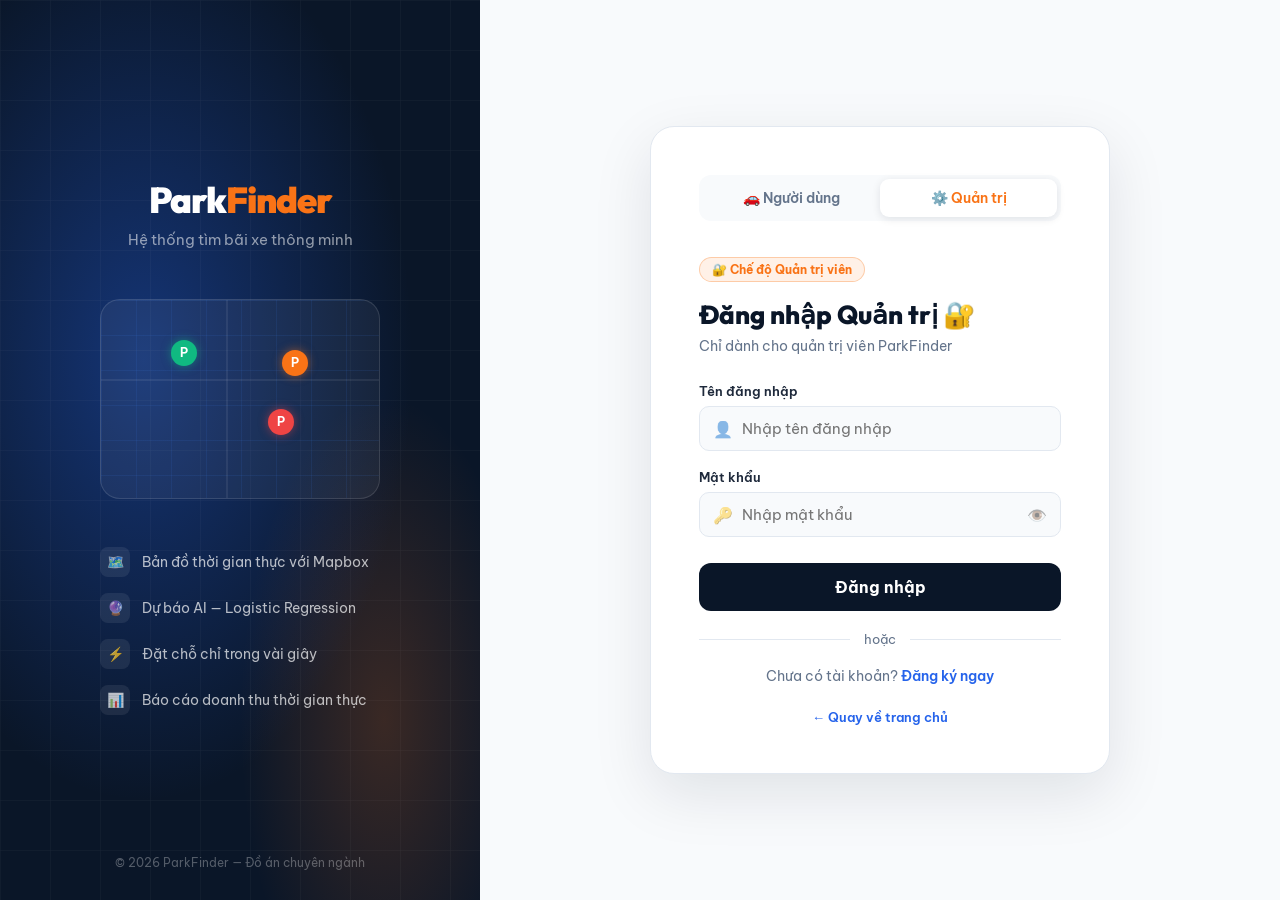
==== ĐACN/index.html @ c2def0ab "Initial commit for the entire project" ====
<!DOCTYPE html>
<html lang="vi">
<head>
    <meta charset="utf-8">
    <title>ParkFinder Admin – Quản lý bãi xe</title>
    <meta name="viewport" content="initial-scale=1,maximum-scale=1,user-scalable=no">
    <link href="https://fonts.googleapis.com/css2?family=Outfit:wght@600;700;800&family=Be+Vietnam+Pro:wght@400;500;600&display=swap" rel="stylesheet">
    <link href="https://api.mapbox.com/mapbox-gl-js/v2.15.0/mapbox-gl.css" rel="stylesheet">
    <script src="https://api.mapbox.com/mapbox-gl-js/v2.15.0/mapbox-gl.js"></script>
    <script src="https://api.mapbox.com/mapbox-gl-js/plugins/mapbox-gl-geocoder/v5.0.0/mapbox-gl-geocoder.min.js"></script>
    <link rel="stylesheet" href="https://api.mapbox.com/mapbox-gl-js/plugins/mapbox-gl-geocoder/v5.0.0/mapbox-gl-geocoder.css">
    <link rel="stylesheet" href="style.css">
</head>
<body>

<div id="sidebar">
    <!-- Header -->
    <div class="sidebar-header">
        <div class="brand">Park<span>Finder</span></div>
        <div class="admin-tag">Admin</div>
    </div>

    <!-- Stats mini -->
    <div class="mini-stats">
        <div class="mini-stat">
            <div class="ms-val" id="statTotal">—</div>
            <div class="ms-lbl">Tổng bãi</div>
        </div>
        <div class="mini-stat available">
            <div class="ms-val" id="statAvail">—</div>
            <div class="ms-lbl">Còn chỗ</div>
        </div>
        <div class="mini-stat full">
            <div class="ms-val" id="statFull">—</div>
            <div class="ms-lbl">Đầy chỗ</div>
        </div>
    </div>

    <div class="section-divider">➕ Thêm bãi xe mới</div>

    <div class="input-group">
        <label for="parkName">Tên bãi giữ xe</label>
        <div class="input-wrap">
            <span class="i-icon">🅿️</span>
            <input type="text" id="parkName" placeholder="VD: Bãi xe Quận 10">
        </div>
    </div>

    <div class="input-group">
        <label for="coordsDisplay">Tọa độ (click bản đồ để chọn)</label>
        <div class="input-wrap">
            <span class="i-icon">📍</span>
            <input type="text" id="coordsDisplay" readonly placeholder="Chưa chọn vị trí">
        </div>
    </div>

    <div class="input-group">
        <label for="parkStatus">Trạng thái mặc định</label>
        <select id="parkStatus">
            <option value="available">✅ Còn chỗ</option>
            <option value="full">❌ Đầy chỗ</option>
        </select>
    </div>

    <button id="btnSave" onclick="saveParking()">💾 Lưu bãi xe mới</button>

    <div class="action-btns">
        <button class="btn-dashboard" onclick="window.location.href='dashboard.html'">📊 Thống kê doanh thu</button>
        <button class="btn-logout" onclick="logout()">🚪 Đăng xuất</button>
    </div>

    <div class="section-divider" style="margin-top:16px">📋 Danh sách đặt chỗ <span id="bookingCount" class="badge">0</span></div>
    <div class="booking-table-wrap">
        <table id="bookingTable">
            <thead>
                <tr><th>Khách hàng</th><th>Bãi xe</th><th>Hành động</th></tr>
            </thead>
            <tbody id="bookingTableBody">
                <tr><td colspan="3" style="color:#94a3b8;text-align:center;padding:20px">Đang tải...</td></tr>
            </tbody>
        </table>
    </div>
</div>

<div id="map"></div>

<script src="script.js"></script>
</body>
</html>
---- ĐACN/style.css ----
/* ===================================================
   ParkFinder Admin Stylesheet – Enhanced v2
=================================================== */
@import url('https://fonts.googleapis.com/css2?family=Outfit:wght@600;700;800&family=Be+Vietnam+Pro:wght@400;500;600&display=swap');

:root {
    --navy:   #0A1628;
    --blue:   #2563EB;
    --orange: #F97316;
    --green:  #10B981;
    --red:    #EF4444;
    --light:  #F8FAFC;
    --text:   #1E293B;
    --muted:  #64748B;
    --border: #E2E8F0;
}

* { box-sizing: border-box; margin: 0; padding: 0; }
body {
    display: flex;
    font-family: 'Be Vietnam Pro', 'Segoe UI', sans-serif;
    height: 100vh; overflow: hidden;
    background: #f0f2f5;
}

/* ─── SIDEBAR ─── */
#sidebar {
    width: 320px; height: 100vh;
    background: white;
    display: flex; flex-direction: column;
    border-right: 1px solid var(--border);
    overflow-y: auto; overflow-x: hidden;
    box-shadow: 2px 0 20px rgba(10,22,40,0.08);
    z-index: 10; flex-shrink: 0;
    animation: slideIn .4s ease;
}
@keyframes slideIn { from { transform: translateX(-20px); opacity: 0; } to { transform: translateX(0); opacity: 1; } }

.sidebar-header {
    display: flex; align-items: center; justify-content: space-between;
    padding: 20px 20px 16px;
    background: var(--navy);
    border-bottom: 1px solid rgba(255,255,255,0.1);
}
.brand {
    font-family: 'Outfit', sans-serif;
    font-size: 22px; font-weight: 800; color: white; letter-spacing: -0.5px;
}
.brand span { color: var(--orange); }
.admin-tag {
    background: rgba(249,115,22,0.2);
    border: 1px solid rgba(249,115,22,0.4);
    color: var(--orange); font-size: 11px; font-weight: 700;
    padding: 3px 10px; border-radius: 50px; letter-spacing: .5px;
}

/* Mini stats */
.mini-stats {
    display: flex; background: var(--navy); padding: 0 16px 18px;
    gap: 8px;
}
.mini-stat {
    flex: 1; background: rgba(255,255,255,0.07);
    border-radius: 10px; padding: 10px 8px; text-align: center;
    border: 1px solid rgba(255,255,255,0.1); transition: all .2s;
}
.mini-stat:hover { background: rgba(255,255,255,0.12); }
.ms-val {
    font-family: 'Outfit', sans-serif;
    font-size: 22px; font-weight: 800; color: white;
}
.mini-stat.available .ms-val { color: #34d399; }
.mini-stat.full .ms-val { color: #f87171; }
.ms-lbl { font-size: 10px; color: rgba(255,255,255,0.45); margin-top: 2px; }

/* Section divider */
.section-divider {
    font-family: 'Outfit', sans-serif;
    font-size: 12px; font-weight: 700;
    color: var(--muted); letter-spacing: 1px;
    padding: 14px 20px 8px;
    text-transform: uppercase; display: flex; align-items: center; gap: 8px;
}
.badge {
    background: var(--orange); color: white;
    border-radius: 50px; padding: 1px 7px;
    font-size: 11px; font-family: 'Outfit', sans-serif;
}

/* Padding container */
#sidebar .input-group { padding: 0 16px; margin-bottom: 14px; }
.input-group label {
    display: block; font-size: 12px; font-weight: 600;
    color: var(--muted); margin-bottom: 6px; text-transform: uppercase; letter-spacing: .5px;
}
.input-wrap { position: relative; }
.i-icon {
    position: absolute; left: 12px; top: 50%; transform: translateY(-50%);
    font-size: 14px;
}
.input-wrap input {
    width: 100%; padding: 10px 12px 10px 38px;
    border: 1.5px solid var(--border); border-radius: 9px;
    font-family: 'Be Vietnam Pro', sans-serif; font-size: 14px;
    color: var(--text); background: var(--light);
    transition: all .2s; outline: none;
}
.input-wrap input:focus {
    border-color: var(--blue); background: white;
    box-shadow: 0 0 0 3px rgba(37,99,235,0.1);
}
.input-wrap input[readonly] { cursor: not-allowed; color: var(--muted); }

select {
    width: calc(100% - 32px); margin: 0 16px;
    padding: 10px 12px; border: 1.5px solid var(--border);
    border-radius: 9px; font-family: 'Be Vietnam Pro', sans-serif;
    font-size: 14px; color: var(--text); background: var(--light);
    outline: none; transition: all .2s;
}
select:focus { border-color: var(--blue); box-shadow: 0 0 0 3px rgba(37,99,235,0.1); }

/* Buttons */
#btnSave {
    margin: 16px 16px 0;
    width: calc(100% - 32px); padding: 12px;
    background: var(--blue); color: white; border: none;
    border-radius: 10px; font-family: 'Be Vietnam Pro', sans-serif;
    font-size: 14px; font-weight: 700; cursor: pointer;
    transition: all .2s;
}
#btnSave:hover { background: #1d4ed8; transform: translateY(-1px); box-shadow: 0 6px 20px rgba(37,99,235,.35); }
#btnSave:active { transform: translateY(0); }

.action-btns { padding: 10px 16px 0; display: flex; flex-direction: column; gap: 8px; }
.btn-dashboard {
    width: 100%; padding: 11px; background: var(--green); color: white;
    border: none; border-radius: 10px;
    font-family: 'Be Vietnam Pro', sans-serif;
    font-size: 13px; font-weight: 700; cursor: pointer; transition: all .2s;
}
.btn-dashboard:hover { background: #059669; transform: translateY(-1px); }
.btn-logout {
    width: 100%; padding: 10px; background: var(--light);
    color: var(--muted); border: 1px solid var(--border);
    border-radius: 10px; font-family: 'Be Vietnam Pro', sans-serif;
    font-size: 13px; font-weight: 600; cursor: pointer; transition: all .2s;
}
.btn-logout:hover { background: #FEE2E2; color: var(--red); border-color: #FECACA; }

/* Booking table */
.booking-table-wrap { flex: 1; overflow-y: auto; padding: 0 12px 16px; }
#bookingTable {
    width: 100%; border-collapse: collapse; font-size: 13px;
}
#bookingTable th {
    text-align: left; padding: 8px 10px;
    font-size: 11px; font-weight: 700; color: var(--muted);
    text-transform: uppercase; letter-spacing: .5px;
    background: var(--light);
    border-bottom: 1px solid var(--border);
    position: sticky; top: 0;
}
#bookingTable td {
    padding: 10px 10px; border-bottom: 1px solid var(--light);
    vertical-align: middle;
}
#bookingTable tr:hover td { background: #F8FAFC; }
.btn-release {
    background: var(--red); color: white; border: none;
    padding: 5px 12px; border-radius: 7px;
    font-family: 'Be Vietnam Pro', sans-serif;
    font-size: 12px; font-weight: 600; cursor: pointer;
    transition: all .2s;
}
.btn-release:hover { background: #dc2626; transform: translateY(-1px); }
.user-name { font-weight: 600; color: var(--navy); }
.lot-id {
    display: inline-block; background: rgba(37,99,235,0.1);
    color: var(--blue); border-radius: 6px;
    padding: 2px 8px; font-size: 12px; font-weight: 600;
}

/* ─── MAP ─── */
#map { flex-grow: 1; height: 100vh; }

/* Geocoder */
.mapboxgl-ctrl-geocoder {
    min-width: 300px !important;
    border-radius: 10px !important;
    border: 1px solid var(--border) !important;
    box-shadow: 0 4px 12px rgba(0,0,0,0.12) !important;
    margin-top: 12px !important; margin-left: 12px !important;
}
.mapboxgl-ctrl-geocoder--input {
    padding-left: 44px !important; font-size: 14px !important;
    font-family: 'Be Vietnam Pro', sans-serif !important;
}
.mapboxgl-ctrl-geocoder--icon-search { fill: var(--muted) !important; left: 14px !important; }
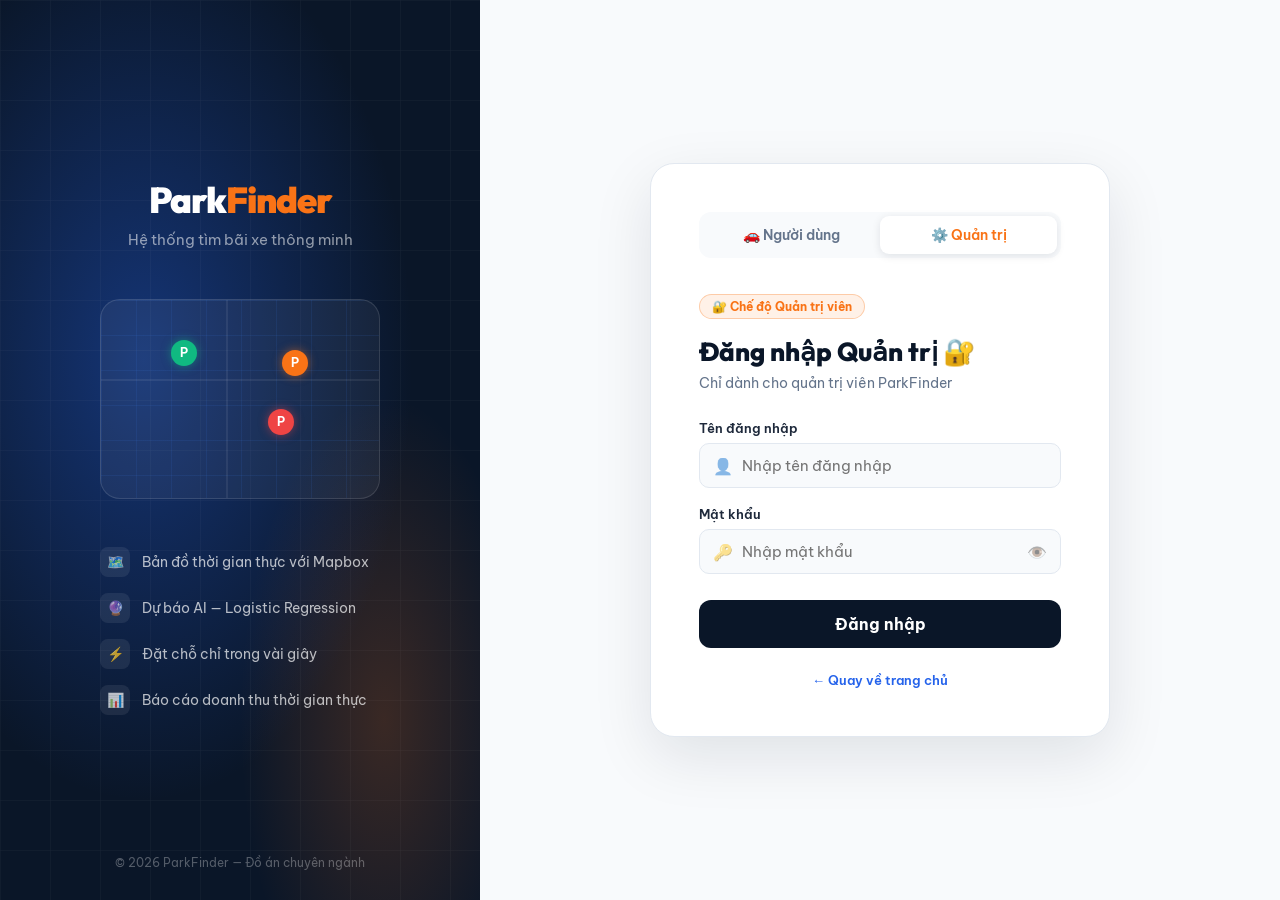
==== commit e426b6b9: "Hoàn thiện" ====
--- a/ĐACN/index.html
+++ b/ĐACN/index.html
@@ -62,28 +62,68 @@
         </select>
     </div>
 
+    <div class="input-group">
+        <label for="parkCapacity">Sức chứa (chỗ)</label>
+        <div class="input-wrap">
+            <span class="i-icon">🚗</span>
+            <input type="number" id="parkCapacity" placeholder="VD: 50" min="1" max="500">
+        </div>
+    </div>
+
     <button id="btnSave" onclick="saveParking()">💾 Lưu bãi xe mới</button>
 
     <div class="action-btns">
-        <button class="btn-dashboard" onclick="window.location.href='dashboard.html'">📊 Thống kê doanh thu</button>
+        <button class="btn-dashboard" onclick="window.location.href='dashboard.html'">📊 Doanh thu</button>
+        <button class="btn-stats" onclick="window.location.href='stats.html'">📈 Thống kê</button>
+        <button class="btn-stats" onclick="window.location.href='admin-support.html'" style="background:rgba(16,185,129,0.15);border-color:rgba(16,185,129,0.4);color:#10B981;">🎧 Hỗ trợ</button>
         <button class="btn-logout" onclick="logout()">🚪 Đăng xuất</button>
     </div>
 
-    <div class="section-divider" style="margin-top:16px">📋 Danh sách đặt chỗ <span id="bookingCount" class="badge">0</span></div>
+    <!-- Booking search + export -->
+    <div class="section-divider" style="margin-top:16px">
+        📋 Danh sách đặt chỗ <span id="bookingCount" class="badge">0</span>
+    </div>
+    <div class="booking-toolbar">
+        <input type="text" id="bookingSearch" placeholder="🔍 Tìm theo tên khách..." oninput="filterBookings()" class="booking-search-input">
+        <button class="btn-export-csv" onclick="exportCSV()" title="Xuất CSV">📥 CSV</button>
+    </div>
+
     <div class="booking-table-wrap">
         <table id="bookingTable">
             <thead>
-                <tr><th>Khách hàng</th><th>Bãi xe</th><th>Hành động</th></tr>
+                <tr>
+                    <th>Khách hàng</th>
+                    <th>Bãi xe</th>
+                    <th>Thời gian</th>
+                    <th>Hành động</th>
+                </tr>
             </thead>
             <tbody id="bookingTableBody">
-                <tr><td colspan="3" style="color:#94a3b8;text-align:center;padding:20px">Đang tải...</td></tr>
+                <tr><td colspan="4" style="color:#94a3b8;text-align:center;padding:20px">Đang tải...</td></tr>
             </tbody>
         </table>
     </div>
 </div>
 
+<!-- EDIT MODAL -->
+<div id="editModal" style="display:none;position:fixed;inset:0;background:rgba(10,22,40,0.5);z-index:999;align-items:center;justify-content:center;backdrop-filter:blur(4px);">
+    <div style="background:white;border-radius:20px;padding:32px;width:90%;max-width:400px;box-shadow:0 30px 80px rgba(10,22,40,.3);">
+        <h3 style="font-family:'Outfit',sans-serif;font-size:18px;font-weight:800;color:#0A1628;margin-bottom:20px">✏️ Sửa bãi xe</h3>
+        <label style="font-size:13px;font-weight:600;color:#1E293B;display:block;margin-bottom:6px">Tên bãi xe</label>
+        <input id="editParkName" type="text" style="width:100%;padding:12px 14px;border:1.5px solid #E2E8F0;border-radius:10px;font-size:15px;font-family:'Be Vietnam Pro',sans-serif;outline:none;margin-bottom:14px">
+        <label style="font-size:13px;font-weight:600;color:#1E293B;display:block;margin-bottom:6px">Trạng thái</label>
+        <select id="editParkStatus" style="width:100%;padding:12px;border:1.5px solid #E2E8F0;border-radius:10px;font-size:14px;font-family:'Be Vietnam Pro',sans-serif;outline:none;margin-bottom:20px">
+            <option value="available">✅ Còn chỗ</option>
+            <option value="full">❌ Đầy chỗ</option>
+        </select>
+        <div style="display:flex;gap:10px">
+            <button onclick="closeEditModal()" style="flex:1;padding:12px;border:1.5px solid #E2E8F0;border-radius:10px;background:white;color:#64748B;font-family:'Be Vietnam Pro',sans-serif;font-size:14px;font-weight:600;cursor:pointer">Hủy</button>
+            <button onclick="saveEdit()" style="flex:2;padding:12px;background:#2563EB;color:white;border:none;border-radius:10px;font-family:'Be Vietnam Pro',sans-serif;font-size:14px;font-weight:700;cursor:pointer">💾 Lưu thay đổi</button>
+        </div>
+    </div>
+</div>
+
 <div id="map"></div>
-
 <script src="script.js"></script>
 </body>
 </html>
--- a/ĐACN/style.css
+++ b/ĐACN/style.css
@@ -197,3 +197,38 @@
     font-family: 'Be Vietnam Pro', sans-serif !important;
 }
 .mapboxgl-ctrl-geocoder--icon-search { fill: var(--muted) !important; left: 14px !important; }
+
+/* ─── NEW ADMIN STYLES ─── */
+.btn-stats {
+    width: 100%; padding: 11px; background: #8B5CF6; color: white;
+    border: none; border-radius: 10px;
+    font-family: 'Be Vietnam Pro', sans-serif;
+    font-size: 13px; font-weight: 700; cursor: pointer; transition: all .2s;
+}
+.btn-stats:hover { background: #7C3AED; transform: translateY(-1px); }
+
+.booking-toolbar {
+    display: flex; align-items: center; gap: 8px;
+    padding: 6px 12px 8px;
+}
+.booking-search-input {
+    flex: 1; padding: 8px 12px;
+    border: 1.5px solid var(--border); border-radius: 8px;
+    font-family: 'Be Vietnam Pro', sans-serif; font-size: 13px;
+    color: var(--text); outline: none; background: var(--light);
+    transition: all .2s;
+}
+.booking-search-input:focus { border-color: var(--blue); background: white; box-shadow: 0 0 0 3px rgba(37,99,235,0.08); }
+
+.btn-export-csv {
+    padding: 8px 12px; background: #10B981; color: white;
+    border: none; border-radius: 8px;
+    font-family: 'Be Vietnam Pro', sans-serif;
+    font-size: 12px; font-weight: 700; cursor: pointer;
+    white-space: nowrap; transition: all .2s;
+}
+.btn-export-csv:hover { background: #059669; transform: translateY(-1px); }
+
+/* Number input styling */
+.input-wrap input[type="number"] { padding-left: 38px; }
+
